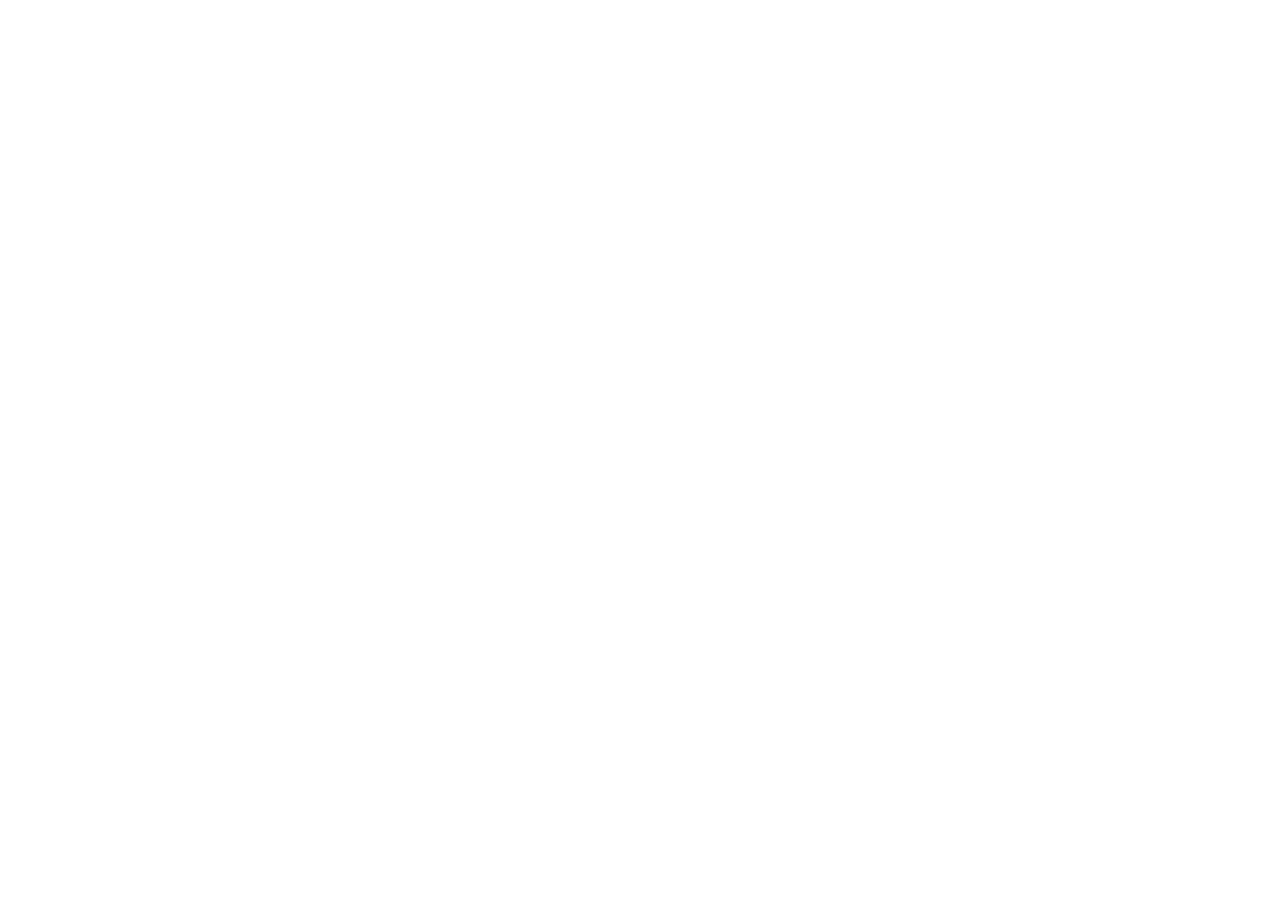
==== pages/index.html @ 2b02837c "commiting" ====
<html lang="en">
<head>
    <meta charset="UTF-8">
    <meta name="viewport" content="width=device-width, initial-scale=1.0">
    <title>Document</title>
    <link rel="stylesheet" href="../styles/style.css">
</head>
<body>
    
<script src="../scripts/script.js"></script>
</body>
</html>
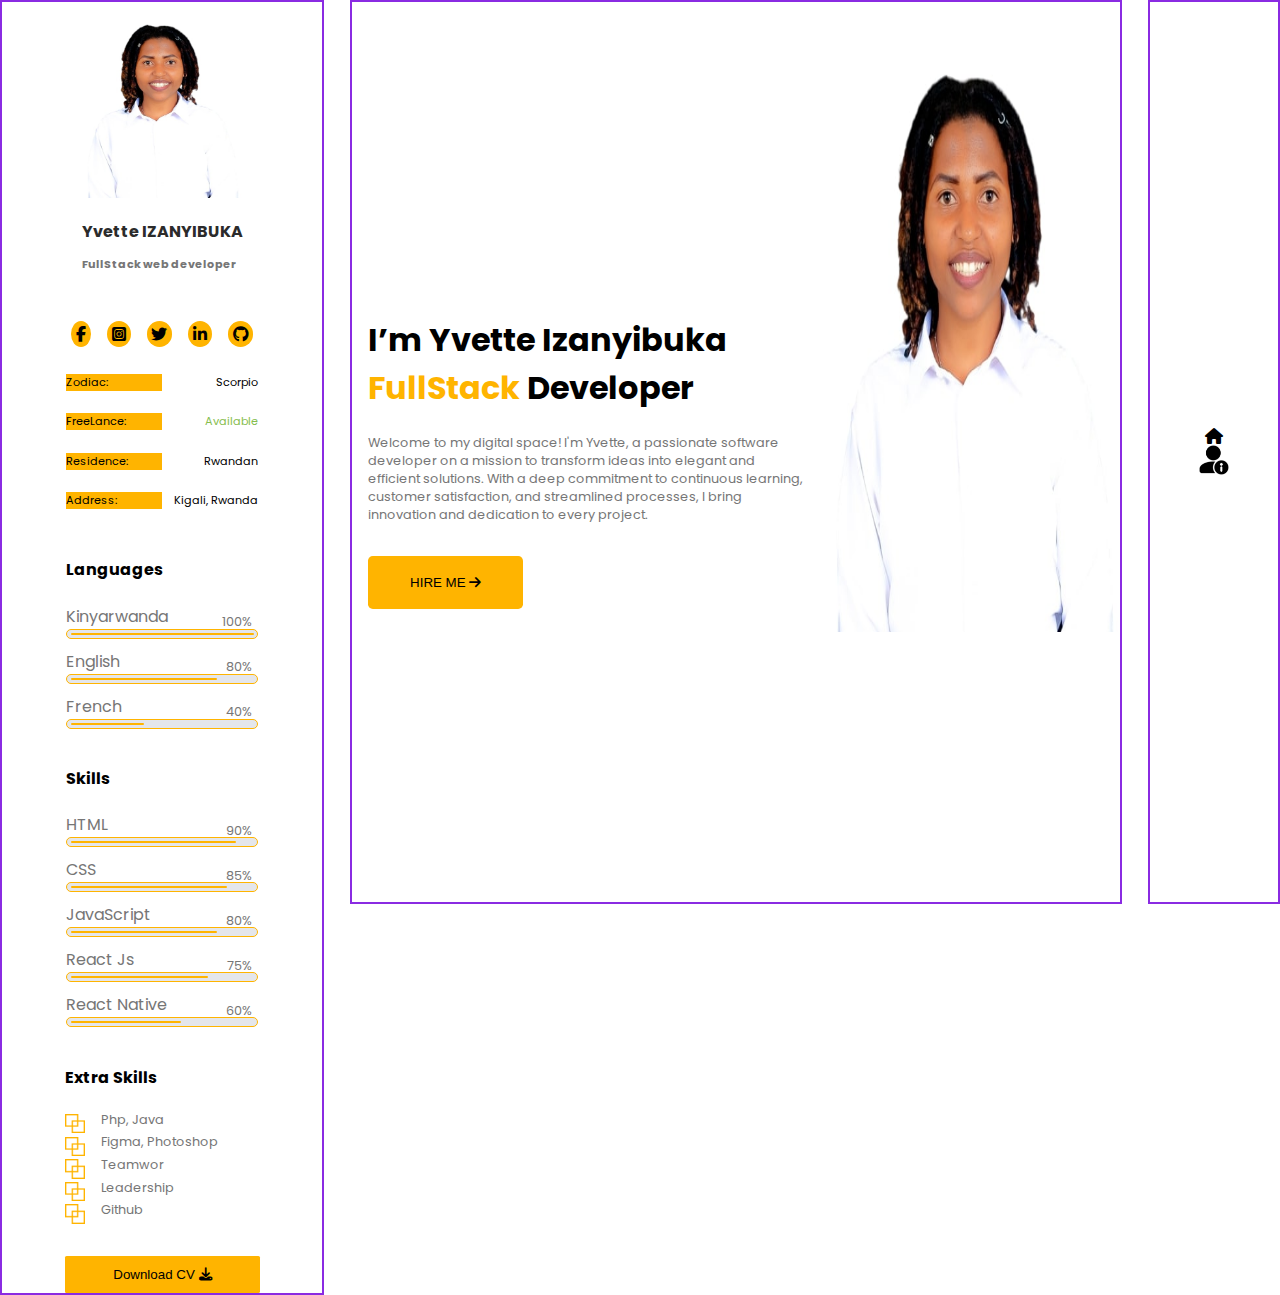
==== commit eae63c0f: "home page" ====
--- a/pages/index.html
+++ b/pages/index.html
@@ -1,12 +1,205 @@
 <html lang="en">
-<head>
-    <meta charset="UTF-8">
-    <meta name="viewport" content="width=device-width, initial-scale=1.0">
-    <title>Document</title>
-    <link rel="stylesheet" href="../styles/style.css">
-</head>
-<body>
-    
-<script src="../scripts/script.js"></script>
-</body>
-</html>+  <head>
+    <meta charset="UTF-8" />
+    <meta name="viewport" content="width=device-width, initial-scale=1.0" />
+    <title>My Digital world</title>
+    <link rel="stylesheet" href="../styles/style.css" />
+    <link rel="preconnect" href="https://fonts.gstatic.com" />
+    <link
+      rel="stylesheet"
+      href="https://cdnjs.cloudflare.com/ajax/libs/font-awesome/5.15.4/css/all.min.css"
+    />
+    <link
+      rel="stylesheet"
+      href="https://cdnjs.cloudflare.com/ajax/libs/font-awesome/5.15.4/css/all.min.css"
+    />
+    <link
+      href="https://fonts.googleapis.com/css2?family=Poppins:wght@300;500;600&display=swap"
+      rel="stylesheet"
+    />
+
+       <link
+      rel="stylesheet"
+      href="https://cdnjs.cloudflare.com/ajax/libs/font-awesome/6.5.1/css/all.min.css"
+      integrity="sha512-DTOQO9RWCH3ppGqcWaEA1BIZOC6xxalwEsw9c2QQeAIftl+Vegovlnee1c9QX4TctnWMn13TZye+giMm8e2LwA=="
+      crossorigin="anonymous"
+      referrerpolicy="no-referrer"
+    />
+   
+    <link
+      rel="stylesheet"
+      href="https://cdnjs.cloudflare.com/ajax/libs/font-awesome/6.2.1/css/all.min.css"
+    />
+  </head>
+  <body>
+    <div class="landing-container">
+      <div class="skills-summary">
+       <div class="me">
+         <img
+          src="../images/ppicture.jpg"
+          alt=""
+          id="img1"
+          width="50%"
+          height="50%"
+        />
+        <h4 style="color: #2B2B2B;">Yvette IZANYIBUKA <br>
+                        <p id="title">FullStack web developer</p>
+            </h4 style="color: #2B2B2B;">
+       </div>
+
+       <div class="social-medias">
+        <div class="facebook">
+        <i class="fa-brands fa-facebook-f"></i>
+        </div>
+        <div class="facebook">
+        <i class="fa-brands fa-square-instagram"></i>
+        </div>
+        <div class="facebook">
+        <i class="fa-brands fa-twitter"></i>
+        </div>
+        <div class="facebook">
+        <i class="fa-brands fa-linkedin-in"></i>
+        </div>
+        <div class="facebook">
+       <i class="fa-brands fa-github"></i>
+        </div>
+       </div>
+
+       <div class="mydesc">
+        <p id="desc">Zodiac:</p>
+        <p id="desc1">Scorpio</p>
+        <p id="desc">FreeLance:</p>
+        <p id="desc1" style="color:#86bd4e">Available</p>
+        <p id="desc">Residence:</p>
+        <p id="desc1">Rwandan</p>
+        <p id="desc">Address:</p>
+        <p id="desc1">Kigali, Rwanda</p>
+       </div>
+
+    <div class="languages">
+    <h4 style="text-align: start;">Languages</h4>
+
+    <div class="progress-container">
+        <label for="progress1">Kinyarwanda</label>
+        <div class="progress-wrapper">
+            <progress id="progress1" value="100" max="100"></progress>
+            <span class="percentage">100%</span>
+        </div>
+    </div>
+
+    <div class="progress-container">
+        <label for="progress2">English</label>
+        <div class="progress-wrapper">
+            <progress id="progress2" value="80" max="100"></progress>
+            <span class="percentage">80%</span>
+        </div>
+    </div>
+
+    <div class="progress-container">
+        <label for="progress3">French</label>
+        <div class="progress-wrapper">
+            <progress id="progress3" value="40" max="100"></progress>
+            <span class="percentage">40%</span>
+        </div>
+    </div>
+</div>
+    <div class="skills-measure">
+    <h4 style="text-align: start;">Skills</h4>
+
+    <div class="progress-container">
+        <label for="progress1">HTML</label>
+        <div class="progress-wrapper">
+            <progress id="progress1" value="90" max="100"></progress>
+            <span class="percentage">90%</span>
+        </div>
+    </div>
+
+    <div class="progress-container">
+        <label for="progress2">CSS</label>
+        <div class="progress-wrapper">
+            <progress id="progress2" value="85" max="100"></progress>
+            <span class="percentage">85%</span>
+        </div>
+    </div>
+
+    <div class="progress-container">
+        <label for="progress3">JavaScript</label>
+        <div class="progress-wrapper">
+            <progress id="progress3" value="80" max="100"></progress>
+            <span class="percentage">80%</span>
+        </div>
+    </div>
+    <div class="progress-container">
+        <label for="progress3">React Js</label>
+        <div class="progress-wrapper">
+            <progress id="progress3" value="75" max="100"></progress>
+            <span class="percentage">75%</span>
+        </div>
+    </div>
+    <div class="progress-container">
+        <label for="progress3">React Native</label>
+        <div class="progress-wrapper">
+            <progress id="progress3" value="60" max="100"></progress>
+            <span class="percentage">60%</span>
+        </div>
+    </div>
+</div>
+ <div class="extra-skills">
+    <h4 style="text-align: start;">Extra Skills</h4>
+    <div class="subskill1">
+        <img src="../images/Icon-skill.png" alt="" width="10%" height="10%" id="img-icon">
+        <span>Php, Java</span>
+    </div>
+    <div class="subskill1">
+        <img src="../images/Icon-skill.png" alt="" width="10%" height="10%" id="img-icon">
+        <span>Figma, Photoshop</span>
+    </div>
+    <div class="subskill1">
+        <img src="../images/Icon-skill.png" alt="" width="10%" height="10%" id="img-icon">
+        <span>Teamwor</span>
+    </div>
+    <div class="subskill1">
+        <img src="../images/Icon-skill.png" alt="" width="10%" height="10%" id="img-icon">
+        <span>Leadership</span>
+    </div>
+    <div class="subskill1">
+        <img src="../images/Icon-skill.png" alt="" width="10%" height="10%" id="img-icon">
+        <span>Github</span>
+    </div>
+
+    <button id="cvBtn">Download CV <i class="fa-solid fa-download"></i> </button>
+ </div>
+      </div>
+      <div class="main-content">
+       <section id="home">    
+        <div class="homeCont">
+            <div class="homeDesc">
+                <h1 style="color: black; font-size: 2rem;">I’m Yvette Izanyibuka <br>
+                <span style="color: #ffb400;">FullStack</span> Developer </h1>
+                <p id="welcome">
+                    Welcome to my digital space! I'm Yvette, 
+                    a passionate software developer on a mission to 
+                    transform ideas into elegant and efficient solutions. 
+                    With a deep commitment to continuous learning, 
+                    customer satisfaction, and streamlined processes, 
+                    I bring innovation and dedication to every project.
+                </p>
+                <button id="hireme">HIRE ME <i class="fa-solid fa-arrow-right"></i> </button>
+            </div>
+            <div class="homeImg">
+           <img src="../images/ppicture.jpg" alt="" id="hmimg">
+            </div>
+
+        </div>
+
+
+       </section>
+      </div>
+      <div class="navigation-container">
+        <i class="fa-solid fa-house"></i>
+        <img src="../images/information.png" alt="" width="25%" height="25%">
+      </div>
+    </div>
+    <script src="../scripts/script.js"></script>
+  </body>
+</html>
--- a/styles/style.css
+++ b/styles/style.css
@@ -0,0 +1,201 @@
+body {
+  padding: 0;
+  margin: 0;
+  font-family: "Poppins", sans-serif;
+}
+
+.landing-container {
+  width: 100%;
+  display: flex;
+  gap: 2%;
+}
+
+.skills-summary,
+.main-content,
+.navigation-container {
+  border: 2px solid blueviolet;
+  background-color: white;
+  height: fit-content;
+}
+
+.skills-summary {
+  width: 25%;
+  display: flex;
+  flex-direction: column;
+  margin: auto;
+  justify-content: center;
+  align-items: center;
+  gap: 1rem;
+}
+
+.me {
+  margin: auto;
+  display: flex;
+  flex-direction: column;
+  align-items: center;
+  justify-content: center;
+}
+#title {
+  font-size: 0.7rem;
+  color: #767676;
+}
+.social-medias {
+  display: flex;
+  gap: 1rem;
+}
+.facebook {
+  border-radius: 100%;
+  background-color: #ffb400;
+  padding: 0.3rem;
+}
+
+.mydesc {
+  display: grid;
+  grid-template-columns: repeat(2, 1fr);
+  width: 60%;
+}
+#desc {
+  font-size: 0.7rem;
+  background-color: #ffb400;
+}
+#desc1 {
+  font-size: 0.7rem;
+  text-align: right;
+}
+
+.languages {
+  text-align: left;
+  justify-content: start;
+  width: 60%;
+}
+
+label {
+  color: #767676;
+}
+
+label {
+  color: #767676;
+}
+
+.progress-container {
+  margin-top: 10px;
+}
+
+.progress-wrapper {
+  position: relative;
+}
+
+progress {
+  width: 100%;
+  height: 10px;
+  border-radius: 1rem;
+  appearance: none;
+}
+
+progress::-webkit-progress-bar {
+  border-radius: 1rem;
+  padding: 0.2rem;
+  background-color: #e4e6eb;
+  border: 1px solid #ffb400;
+}
+
+progress::-webkit-progress-value {
+  background-color: #ffb400 !important;
+  border-radius: 1rem;
+}
+
+progress::-moz-progress-bar {
+  background-color: #ffb400;
+  border-radius: 1rem;
+}
+
+.percentage {
+  position: absolute;
+  top: -1.2em;
+  right: 5px;
+  font-size: 0.8em;
+  color: #767676;
+}
+
+.skills-measure {
+  width: 60%;
+  border-radius: 1rem;
+  appearance: none;
+}
+
+#img-icon {
+  margin-top: 0.2rem;
+}
+.subskill1 {
+  color: #767676;
+  font-size: 0.8rem;
+  display: flex;
+  gap: 1rem;
+}
+
+#cvBtn {
+  background: #ffb400;
+  padding: 0.7rem 3rem;
+  margin-top: 2rem;
+  border: none !important;
+  border-radius: 0.1rem !important;
+}
+
+.main-content {
+  width: 60%;
+  display: flex;
+  flex-direction: column;
+}
+
+.homeCont {
+  display: flex;
+  height: 100vh;
+}
+
+.homeDesc {
+  margin: auto;
+  align-items: left;
+  justify-content: left;
+  padding: 1rem;
+  display: flex;
+  flex-direction: column;
+  text-align: left;
+  /* background-color: red; */
+  font-size: 0.8rem;
+  color: #767676;
+  width: 60%;
+}
+.homeImg {
+  width: 40%;
+}
+#hmimg {
+  width: 100%;
+  height: 70%;
+}
+
+#welcome {
+  text-align: left;
+  /* padding: 1rem; */
+  margin: auto;
+  align-items: center;
+  justify-content: center;
+  display: flex;
+}
+
+#hireme {
+  background-color: #ffb400;
+  padding: 1.2rem 0;
+  margin-top: 2rem;
+  border: none;
+  border-radius: 0.3rem;
+  width: 35%;
+}
+
+.navigation-container {
+  width: 10%;
+  min-height: 100vh;
+  justify-content: center;
+  align-items: center;
+  display: flex;
+  flex-direction: column;
+}
